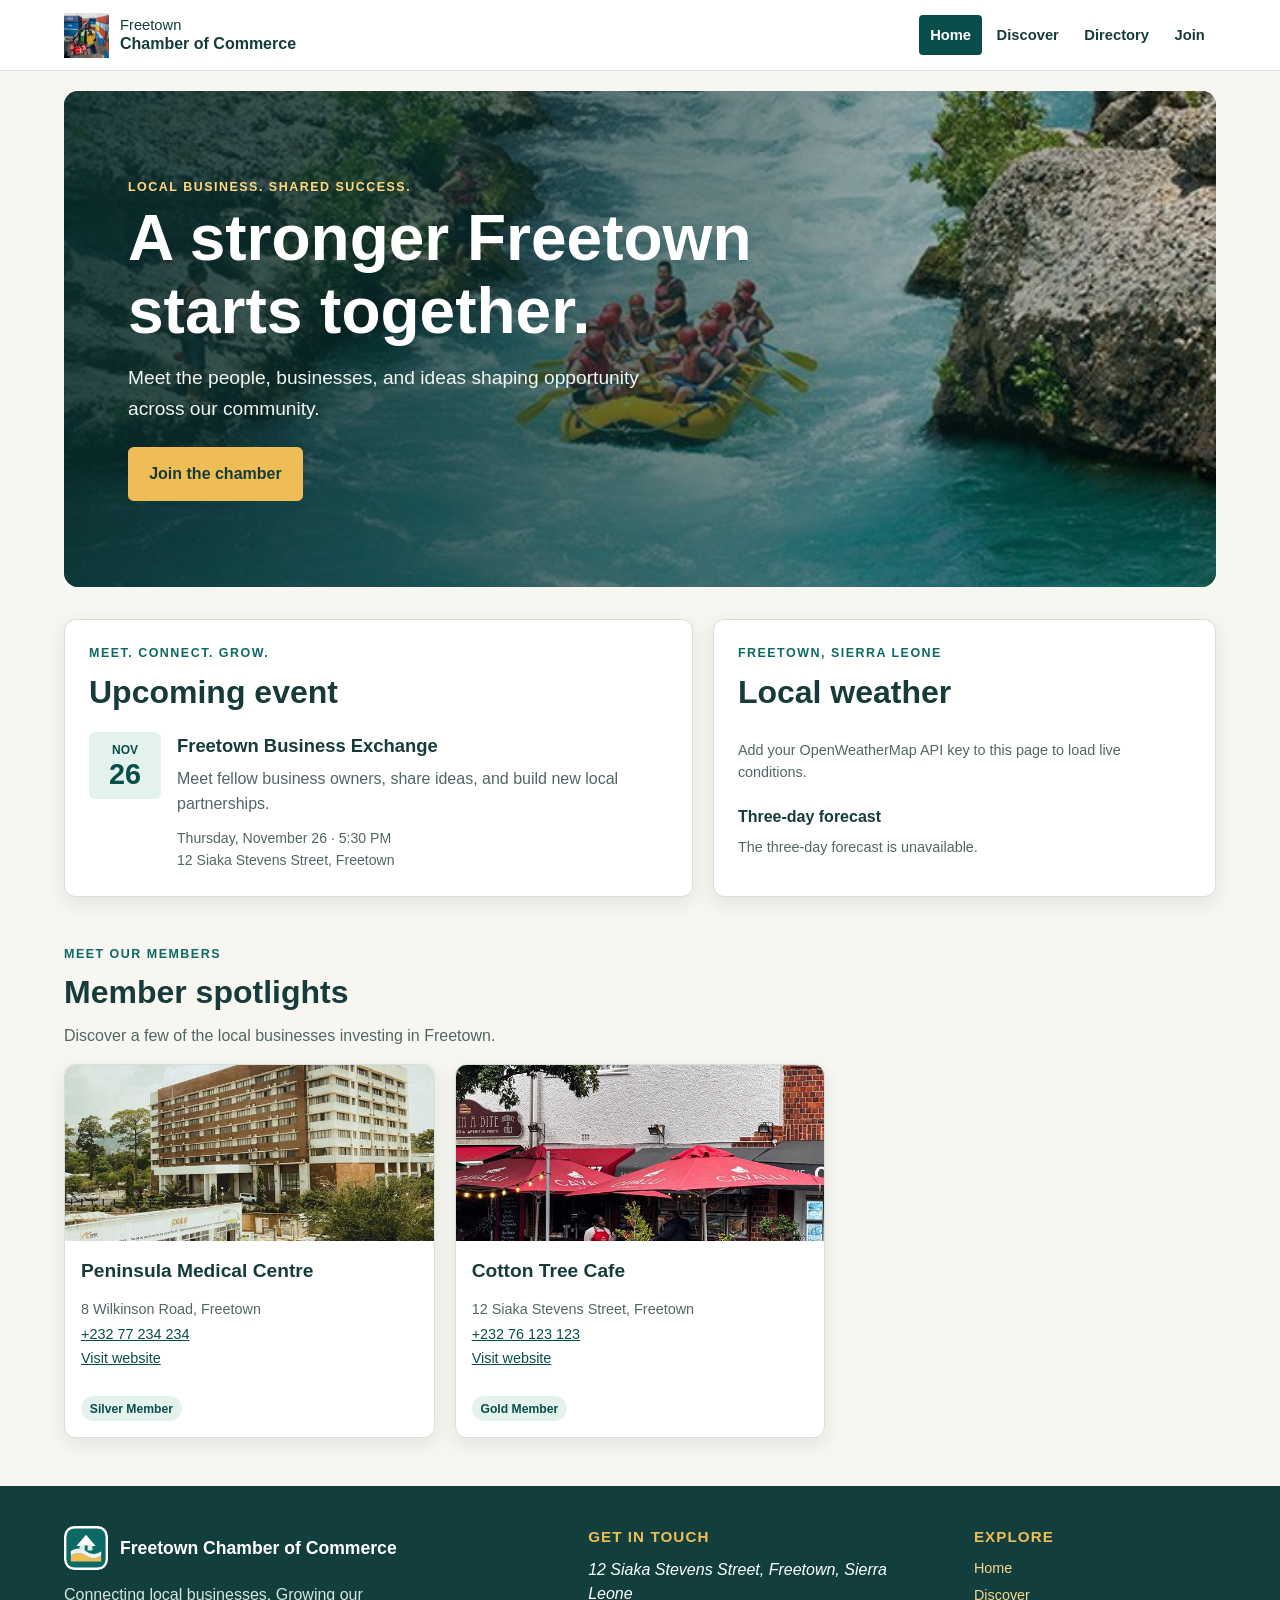
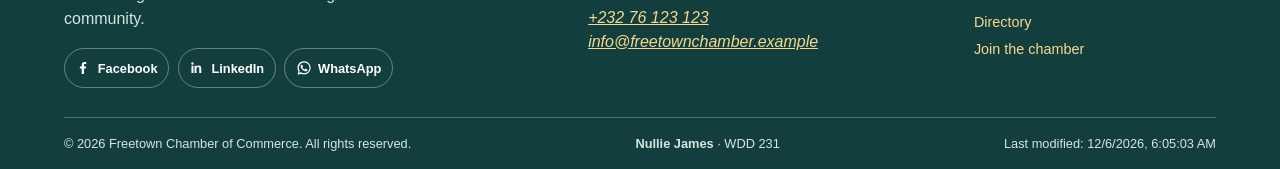
==== chamber/index.html @ 4d40248b "Publish chamber home page Co-authored-by: Copilot <223556219+Copilot@users.noreply.github.com>" ====
<!DOCTYPE html>
<html lang="en">
  <head>
    <meta charset="UTF-8">
    <meta name="viewport" content="width=device-width, initial-scale=1">
    <meta name="description" content="Discover Freetown Chamber of Commerce events, local business members, and current weather in Freetown, Sierra Leone.">
    <meta name="author" content="Nullie James">
    <meta name="openweathermap-api-key" content="YOUR_OPENWEATHERMAP_API_KEY">
    <meta property="og:title" content="Freetown Chamber of Commerce">
    <meta property="og:description" content="Connecting local businesses and growing the Freetown community.">
    <meta property="og:image" content="https://nulliejames.github.io/wdd231/chamber/images/chamber-social.svg">
    <meta property="og:url" content="https://nulliejames.github.io/wdd231/chamber/index.html">
    <meta property="og:type" content="website">
    <title>Freetown Chamber of Commerce | Home</title>
    <link rel="icon" href="images/favicon.svg" type="image/svg+xml">
    <link rel="stylesheet" href="styles/normalize.css">
    <link rel="stylesheet" href="styles/small.css">
    <link rel="stylesheet" href="styles/large.css">
    <script src="scripts/home.js" defer></script>
  </head>
  <body>
    <header class="site-header">
      <a class="brand" href="index.html" aria-label="Freetown Chamber of Commerce home">
        <img src="images/sierralogistics-card.jpg" alt="" width="52" height="52">
        <span>Freetown <strong>Chamber of Commerce</strong></span>
      </a>
      <nav class="main-nav" aria-label="Main navigation">
        <a href="index.html" aria-current="page">Home</a>
        <a href="discover.html">Discover</a>
        <a href="directory.html">Directory</a>
        <a href="join.html">Join</a>
      </nav>
    </header>

    <main>
      <section class="home-hero" aria-labelledby="hero-title">
        <img src="images/wera.jpg" alt="Visitors rafting through a stretch of whitewater" width="600" height="400" fetchpriority="high">
        <div class="hero-copy">
          <p class="eyebrow">Local business. Shared success.</p>
          <h1 id="hero-title">A stronger Freetown starts together.</h1>
          <p>Meet the people, businesses, and ideas shaping opportunity across our community.</p>
          <a class="join-button" href="join.html">Join the chamber</a>
        </div>
      </section>

      <div class="home-highlights">
        <section class="home-panel event-panel" aria-labelledby="events-title">
          <p class="eyebrow">Meet. Connect. Grow.</p>
          <h2 id="events-title">Upcoming event</h2>
          <article class="event-card">
            <div class="event-date" aria-label="Thursday, November 26, 2026">
              <span>Nov</span>
              <strong>26</strong>
            </div>
            <div>
              <h3>Freetown Business Exchange</h3>
              <p>Meet fellow business owners, share ideas, and build new local partnerships.</p>
              <p class="event-details"><time datetime="2026-11-26T17:30">Thursday, November 26 · 5:30 PM</time><br>12 Siaka Stevens Street, Freetown</p>
            </div>
          </article>
        </section>

        <section class="home-panel weather-panel" aria-labelledby="weather-title">
          <p class="eyebrow">Freetown, Sierra Leone</p>
          <h2 id="weather-title">Local weather</h2>
          <div class="weather-current" id="current-weather" aria-live="polite" aria-busy="true">
            <p class="weather-temperature">--<span>°C</span></p>
            <p class="weather-description">Loading current conditions…</p>
          </div>
          <h3 class="forecast-heading">Three-day forecast</h3>
          <div class="forecast-list" id="weather-forecast" aria-live="polite" aria-busy="true">
            <p class="weather-message">Forecast loading…</p>
          </div>
        </section>
      </div>

      <section class="spotlights-section" aria-labelledby="spotlights-title">
        <div class="section-heading">
          <p class="eyebrow">Meet our members</p>
          <h2 id="spotlights-title">Member spotlights</h2>
          <p>Discover a few of the local businesses investing in Freetown.</p>
        </div>
        <div class="spotlight-grid" id="spotlight-list" aria-live="polite" aria-busy="true">
          <p class="weather-message">Loading member spotlights…</p>
        </div>
      </section>
    </main>

    <footer class="site-footer">
      <div class="footer-main">
        <div class="footer-contact">
          <a class="footer-brand" href="index.html">
            <img src="images/chamber-mark.svg" alt="" width="44" height="44">
            <span>Freetown Chamber of Commerce</span>
          </a>
          <p class="footer-tagline">Connecting local businesses. Growing our community.</p>
          <div class="social-sharing" aria-label="Share the chamber home page">
            <a href="https://www.facebook.com/sharer/sharer.php?u=https%3A%2F%2Fnulliejames.github.io%2Fwdd231%2Fchamber%2Findex.html"
               target="_blank" rel="noopener noreferrer" aria-label="Share on Facebook">
              <svg viewBox="0 0 24 24" aria-hidden="true"><path d="M13.5 21v-8.2h2.8l.4-3.2h-3.2V7.5c0-.9.3-1.6 1.6-1.6h1.7V3.1c-.3 0-1.3-.1-2.5-.1-2.5 0-4.2 1.5-4.2 4.3v2.3H7.3v3.2h2.8V21h3.4z"/></svg>
              <span>Facebook</span>
            </a>
            <a href="https://www.linkedin.com/sharing/share-offsite/?url=https%3A%2F%2Fnulliejames.github.io%2Fwdd231%2Fchamber%2Findex.html"
               target="_blank" rel="noopener noreferrer" aria-label="Share on LinkedIn">
              <svg viewBox="0 0 24 24" aria-hidden="true"><path d="M5.2 3.5a1.8 1.8 0 1 0 0 3.6 1.8 1.8 0 0 0 0-3.6ZM3.7 8.5h3v11h-3v-11Zm4.9 0h2.9V10h.1c.4-.8 1.4-1.8 3-1.8 3.2 0 3.8 2.1 3.8 4.8v6.5h-3v-5.8c0-1.4 0-3.1-1.9-3.1s-2.2 1.5-2.2 3v5.9h-3v-11Z"/></svg>
              <span>LinkedIn</span>
            </a>
            <a href="https://wa.me/?text=Explore%20the%20Freetown%20Chamber%20of%20Commerce%3A%20https%3A%2F%2Fnulliejames.github.io%2Fwdd231%2Fchamber%2Findex.html"
               target="_blank" rel="noopener noreferrer" aria-label="Share on WhatsApp">
              <svg viewBox="0 0 24 24" aria-hidden="true"><path d="M12 2a9.7 9.7 0 0 0-8.3 14.7L2.4 22l5.5-1.4A9.8 9.8 0 1 0 12 2Zm0 17.8c-1.4 0-2.7-.4-3.8-1.1l-.3-.2-3.2.8.9-3.1-.2-.3A8 8 0 1 1 12 19.8Zm4.4-6c-.2-.1-1.4-.7-1.7-.8-.2-.1-.4-.1-.6.1-.2.2-.6.8-.8 1-.1.2-.3.2-.5.1-.2-.1-1-.4-1.9-1.2-.7-.6-1.2-1.4-1.3-1.6-.1-.2 0-.3.1-.5l.4-.4.3-.4c.1-.2 0-.3 0-.4s-.6-1.5-.8-2c-.2-.5-.4-.4-.6-.4h-.5c-.2 0-.4.1-.7.3-.2.2-.9.9-.9 2.1s.9 2.4 1 2.6c.1.2 1.8 2.8 4.4 3.9.6.3 1.1.4 1.4.5.6.2 1.2.2 1.6.1.5-.1 1.4-.6 1.6-1.1.2-.5.2-1 .1-1.1-.1-.2-.2-.2-.4-.3Z"/></svg>
              <span>WhatsApp</span>
            </a>
          </div>
        </div>
        <div class="footer-details">
          <h2>Get in touch</h2>
          <address>
            12 Siaka Stevens Street, Freetown, Sierra Leone<br>
            <a href="tel:+23276123123">+232 76 123 123</a>
            <a href="mailto:info@freetownchamber.example">info@freetownchamber.example</a>
          </address>
        </div>
        <div class="footer-details">
          <h2>Explore</h2>
          <nav class="footer-nav" aria-label="Footer navigation">
            <a href="index.html">Home</a>
            <a href="discover.html">Discover</a>
            <a href="directory.html">Directory</a>
            <a href="join.html">Join the chamber</a>
          </nav>
        </div>
      </div>
      <div class="footer-bottom">
        <p>&copy; <span id="current-year"></span> Freetown Chamber of Commerce. All rights reserved.</p>
        <p><strong>Nullie James</strong> <span aria-hidden="true">·</span> WDD 231</p>
        <p>Last modified: <time id="last-modified"></time></p>
      </div>
    </footer>
  </body>
</html>
---- chamber/styles/small.css ----
:root {
  color-scheme: light;
  --ink: #173b3b;
  --muted: #506765;
  --teal: #0c6965;
  --teal-dark: #084d4a;
  --gold: #efbd55;
  --paper: #f7f6f0;
  --white: #fff;
  --line: #d6dfd9;
  --shadow: 0 0.4rem 1.25rem rgb(23 59 59 / 9%);
}

body {
  min-width: 320px;
  background: var(--paper);
  color: var(--ink);
  font-family: Arial, Helvetica, sans-serif;
}

a {
  color: var(--teal-dark);
}

a:focus-visible,
button:focus-visible {
  outline: 3px solid #bd7410;
  outline-offset: 3px;
}

.site-header {
  display: flex;
  flex-wrap: wrap;
  align-items: center;
  justify-content: space-between;
  gap: 0.75rem 1rem;
  padding: 0.8rem clamp(1rem, 5vw, 4rem);
  background: var(--white);
  border-bottom: 1px solid var(--line);
}

.brand {
  display: flex;
  align-items: center;
  gap: 0.7rem;
  color: var(--ink);
  font-size: 0.92rem;
  line-height: 1.25;
  text-decoration: none;
}

.brand img {
  flex: 0 0 auto;
  width: 2.8rem;
  height: 2.8rem;
}

.brand strong {
  display: block;
  font-size: 1rem;
}

.main-nav {
  display: flex;
  flex-wrap: wrap;
  gap: 0.2rem;
}

.main-nav a {
  padding: 0.55rem 0.7rem;
  border-radius: 0.25rem;
  color: var(--ink);
  font-size: 0.92rem;
  font-weight: 700;
  text-decoration: none;
}

.main-nav a:hover,
.main-nav a[aria-current="page"] {
  background: var(--teal-dark);
  color: var(--white);
}

main {
  width: min(100% - 2rem, 72rem);
  min-height: 60vh;
  margin-inline: auto;
}

.page-intro {
  padding: 2.4rem 0 1.5rem;
  text-align: center;
}

.eyebrow {
  margin: 0 0 0.3rem;
  color: var(--teal);
  font-size: 0.78rem;
  font-weight: 700;
  letter-spacing: 0.12em;
  text-transform: uppercase;
}

h1 {
  margin: 0;
  font-size: clamp(2rem, 8vw, 3.2rem);
  line-height: 1.15;
}

.page-intro > p:last-child {
  max-width: 38rem;
  margin: 0.8rem auto 0;
  color: var(--muted);
}

.home-hero {
  position: relative;
  min-height: 25rem;
  margin: 1.25rem 0 2rem;
  overflow: hidden;
  border-radius: 0.9rem;
  background: var(--teal-dark);
  color: var(--white);
}

.home-hero > img {
  position: absolute;
  inset: 0;
  width: 100%;
  height: 100%;
  object-fit: cover;
  object-position: center 56%;
}

.hero-copy {
  position: relative;
  display: flex;
  min-height: 25rem;
  flex-direction: column;
  align-items: flex-start;
  justify-content: center;
  padding: clamp(1.5rem, 6vw, 4rem);
  background: linear-gradient(90deg, rgb(8 45 45 / 88%), rgb(8 45 45 / 55%) 60%, rgb(8 45 45 / 12%));
}

.hero-copy .eyebrow {
  color: #ffda82;
}

.hero-copy h1 {
  max-width: 40rem;
  font-size: clamp(2.15rem, 9vw, 4rem);
}

.hero-copy > p:not(.eyebrow) {
  max-width: 35rem;
  margin: 0.9rem 0 1.4rem;
  color: #f0f7f3;
  font-size: clamp(1rem, 2.5vw, 1.2rem);
  line-height: 1.6;
}

.join-button {
  display: inline-block;
  padding: 0.8rem 1.2rem;
  border: 2px solid var(--gold);
  border-radius: 0.35rem;
  background: var(--gold);
  color: #173b3b;
  font-weight: 700;
  text-decoration: none;
}

.join-button:hover {
  background: #ffda82;
}

.home-highlights {
  display: grid;
  gap: 1rem;
  margin-bottom: 3rem;
}

.home-panel {
  min-width: 0;
  padding: 1.25rem;
  border: 1px solid var(--line);
  border-radius: 0.7rem;
  background: var(--white);
  box-shadow: var(--shadow);
}

.home-panel h2,
.section-heading h2 {
  margin: 0;
  font-size: clamp(1.5rem, 5vw, 2rem);
}

.event-card {
  display: grid;
  grid-template-columns: 4.5rem minmax(0, 1fr);
  gap: 1rem;
  align-items: start;
  margin-top: 1rem;
}

.event-date {
  display: grid;
  justify-items: center;
  padding: 0.55rem 0.3rem;
  border-radius: 0.4rem;
  background: #e4f2ee;
  color: var(--teal-dark);
  text-transform: uppercase;
}

.event-date span {
  font-size: 0.75rem;
  font-weight: 700;
}

.event-date strong {
  font-size: 1.8rem;
  line-height: 1.1;
}

.event-card h3 {
  margin: 0 0 0.45rem;
  font-size: 1.15rem;
}

.event-card p {
  margin: 0;
  color: var(--muted);
  line-height: 1.55;
}

.event-card .event-details {
  margin-top: 0.75rem;
  font-size: 0.88rem;
}

.weather-current {
  display: flex;
  align-items: center;
  gap: 1rem;
  min-height: 4.2rem;
  margin-top: 0.75rem;
}

.weather-temperature {
  margin: 0;
  color: var(--teal-dark);
  font-size: 2.5rem;
  font-weight: 700;
}

.weather-temperature span {
  margin-left: 0.15rem;
  font-size: 1.2rem;
}

.weather-description {
  margin: 0;
  color: var(--muted);
  text-transform: capitalize;
}

.forecast-heading {
  margin: 0.6rem 0 0.55rem;
  font-size: 1rem;
}

.forecast-list {
  display: grid;
  gap: 0.45rem;
}

.forecast-day {
  display: flex;
  align-items: center;
  justify-content: space-between;
  gap: 0.5rem;
  padding-top: 0.45rem;
  border-top: 1px solid var(--line);
  font-size: 0.88rem;
}

.forecast-day strong {
  color: var(--teal-dark);
  white-space: nowrap;
}

.weather-message {
  margin: 0;
  color: var(--muted);
  font-size: 0.9rem;
}

.spotlights-section {
  padding-bottom: 3rem;
}

.section-heading {
  margin-bottom: 1rem;
}

.section-heading > p:last-child {
  margin: 0.5rem 0 0;
  color: var(--muted);
}

.spotlight-grid {
  display: grid;
  grid-template-columns: minmax(0, 1fr);
  gap: 1rem;
}

.spotlight-card {
  min-width: 0;
  overflow: hidden;
  border: 1px solid var(--line);
  border-radius: 0.7rem;
  background: var(--white);
  box-shadow: var(--shadow);
}

.spotlight-card > img {
  width: 100%;
  height: 11rem;
  object-fit: cover;
  background: #d9e8df;
}

.spotlight-details {
  padding: 1rem;
}

.spotlight-details h3 {
  margin: 0 0 0.7rem;
  font-size: 1.2rem;
}

.spotlight-details address {
  margin-bottom: 0.8rem;
  color: var(--muted);
  font-size: 0.9rem;
  font-style: normal;
  line-height: 1.7;
}

.spotlight-details a {
  overflow-wrap: anywhere;
}

.spotlight-details .membership {
  margin-top: 0.8rem;
}

.directory {
  padding-bottom: 3rem;
}

.directory-toolbar {
  display: flex;
  flex-wrap: wrap;
  align-items: center;
  justify-content: space-between;
  gap: 0.7rem;
  margin-bottom: 1rem;
  padding: 0.85rem 0;
  border-bottom: 1px solid var(--line);
}

.directory-count {
  margin: 0;
  color: var(--muted);
  font-size: 0.92rem;
  font-weight: 700;
}

.view-controls {
  display: flex;
  gap: 0.4rem;
}

.view-button {
  min-width: 5.4rem;
  padding: 0.45rem 0.7rem;
  border: 1px solid var(--teal);
  border-radius: 0.3rem;
  background: var(--white);
  color: var(--teal-dark);
  font-weight: 700;
}

.view-button:hover,
.view-button.is-active {
  background: var(--teal-dark);
  color: var(--white);
}

.member-grid {
  display: grid;
  grid-template-columns: minmax(0, 1fr);
  gap: 1rem;
}

.member-card {
  min-width: 0;
  overflow: hidden;
  border: 1px solid var(--line);
  border-radius: 0.8rem;
  background: var(--white);
  box-shadow: var(--shadow);
  transition: box-shadow 180ms ease, transform 180ms ease;
}

.member-card:hover {
  box-shadow: 0 0.8rem 1.8rem rgb(23 59 59 / 16%);
  transform: translateY(-3px);
}

.member-card img {
  width: 100%;
  aspect-ratio: 16 / 10;
  object-fit: cover;
  object-position: center;
  background: #d9e8df;
}

.member-details {
  padding: 1.1rem;
}

.member-details h2 {
  margin: 0;
  font-size: 1.25rem;
}

.member-tagline {
  min-height: 2.8em;
  margin: 0.25rem 0 0.8rem;
  color: var(--muted);
  font-size: 0.92rem;
}

.member-details address {
  margin-bottom: 0.8rem;
  font-size: 0.9rem;
  font-style: normal;
  line-height: 1.7;
}

.member-details address a {
  overflow-wrap: anywhere;
}

.membership {
  display: inline-block;
  padding: 0.2rem 0.55rem;
  border-radius: 2rem;
  background: #e4f2ee;
  color: var(--teal-dark);
  font-size: 0.76rem;
  font-weight: 700;
}

.member-card[hidden] {
  display: none;
}

.member-grid.list-view {
  grid-template-columns: minmax(0, 1fr);
  gap: 0;
}

.list-view .member-card {
  display: grid;
  grid-template-columns: minmax(0, 1fr);
  align-items: center;
  border-radius: 0;
  box-shadow: none;
}

.list-view .member-card:first-child {
  border-radius: 0.45rem 0.45rem 0 0;
}

.list-view .member-card:last-child {
  border-radius: 0 0 0.45rem 0.45rem;
}

.list-view .member-card img {
  display: none;
}

.list-view .member-details {
  display: grid;
  grid-template-columns: minmax(0, 1fr);
  gap: 0.2rem;
  padding: 0.7rem;
}

.list-view .member-tagline {
  min-height: 0;
  margin: 0;
}

.list-view .member-details address {
  margin: 0.3rem 0;
}

.load-error {
  padding: 1rem;
  border-left: 0.3rem solid #a13224;
  background: #fff1ed;
  color: #702216;
}

.site-footer {
  padding: 2.5rem max(1rem, calc((100% - 72rem) / 2)) 1rem;
  background: #123f3e;
  color: var(--white);
}

.footer-main {
  display: grid;
  gap: 1.8rem;
  padding-bottom: 1.8rem;
}

.footer-brand {
  display: flex;
  align-items: center;
  gap: 0.75rem;
  color: var(--white);
  font-size: 1.1rem;
  font-weight: 700;
  text-decoration: none;
}

.footer-brand img {
  width: 2.75rem;
  height: 2.75rem;
  padding: 0.15rem;
  border-radius: 0.65rem;
  background: var(--white);
}

.footer-tagline {
  max-width: 22rem;
  margin: 0.8rem 0 0;
  color: #d5e6df;
}

.social-sharing {
  display: flex;
  flex-wrap: wrap;
  gap: 0.55rem;
  margin-top: 1.1rem;
}

.social-sharing a {
  display: inline-flex;
  align-items: center;
  gap: 0.4rem;
  min-height: 2.5rem;
  padding: 0.4rem 0.65rem;
  border: 1px solid rgb(255 255 255 / 35%);
  border-radius: 999px;
  color: var(--white);
  font-size: 0.8rem;
  font-weight: 700;
  text-decoration: none;
  transition: background-color 160ms ease, border-color 160ms ease;
}

.social-sharing a:hover {
  border-color: var(--gold);
  background: rgb(255 255 255 / 12%);
}

.social-sharing svg {
  width: 1rem;
  height: 1rem;
  fill: currentColor;
}

.footer-details h2 {
  margin: 0 0 0.55rem;
  color: var(--gold);
  font-size: 0.95rem;
  letter-spacing: 0.07em;
  text-transform: uppercase;
}

.footer-contact address {
  font-size: 0.9rem;
  font-style: normal;
  line-height: 1.7;
}

.footer-details address a {
  display: block;
  color: #f7d78d;
}

.footer-nav {
  display: grid;
  justify-items: start;
  gap: 0.35rem;
  font-size: 0.9rem;
}

.footer-nav a {
  color: #f7d78d;
  text-decoration: none;
}

.footer-nav a:hover,
.footer-details address a:hover {
  text-decoration: underline;
  text-underline-offset: 0.2em;
}

.footer-bottom {
  display: flex;
  flex-wrap: wrap;
  justify-content: space-between;
  gap: 0.35rem 1rem;
  padding-top: 1rem;
  border-top: 1px solid rgb(255 255 255 / 25%);
  color: #d5e6df;
  font-size: 0.8rem;
}

.footer-bottom p {
  margin: 0;
}

@media (max-width: 420px) {
  .site-header {
    justify-content: center;
  }

  .main-nav {
    justify-content: center;
    width: 100%;
  }

  .main-nav a {
    padding-inline: 0.55rem;
    font-size: 0.86rem;
  }
}
---- chamber/styles/large.css ----
@media (min-width: 40rem) {
  .page-intro {
    padding-top: 3.5rem;
    padding-bottom: 2rem;
  }

  .home-hero,
  .hero-copy {
    min-height: 31rem;
  }

  .home-highlights {
    grid-template-columns: minmax(0, 1fr) minmax(18rem, 0.8fr);
    gap: 1.25rem;
  }

  .home-panel {
    padding: 1.5rem;
  }

  .spotlight-grid {
    grid-template-columns: repeat(2, minmax(0, 1fr));
    gap: 1.25rem;
  }

  .member-grid {
    grid-template-columns: repeat(2, minmax(0, 1fr));
    gap: 1.25rem;
  }

  .member-card img {
    aspect-ratio: 16 / 9;
  }

  .member-grid.list-view {
    gap: 0;
  }

  .list-view .member-card {
    grid-template-columns: minmax(0, 1fr);
  }

  .list-view .member-details {
    grid-template-columns: minmax(0, 1fr) minmax(10rem, 1fr) auto;
    align-items: center;
    gap: 0.5rem 1rem;
    padding-inline: 1rem;
  }

  .list-view .member-details h2 {
    grid-column: 1;
    grid-row: 1;
  }

  .list-view .member-tagline {
    grid-column: 1;
    grid-row: 2;
  }

  .list-view .member-details address {
    grid-column: 2;
    grid-row: 1 / span 2;
  }

  .list-view .membership {
    grid-column: 3;
    grid-row: 1 / span 2;
  }

  .footer-main {
    grid-template-columns: minmax(15rem, 1.4fr) minmax(13rem, 1fr) minmax(8rem, 0.7fr);
    gap: 2.5rem;
  }
}

@media (min-width: 64rem) {
  .spotlight-grid {
    grid-template-columns: repeat(3, minmax(0, 1fr));
  }

  .member-grid {
    grid-template-columns: repeat(3, minmax(0, 1fr));
  }
}
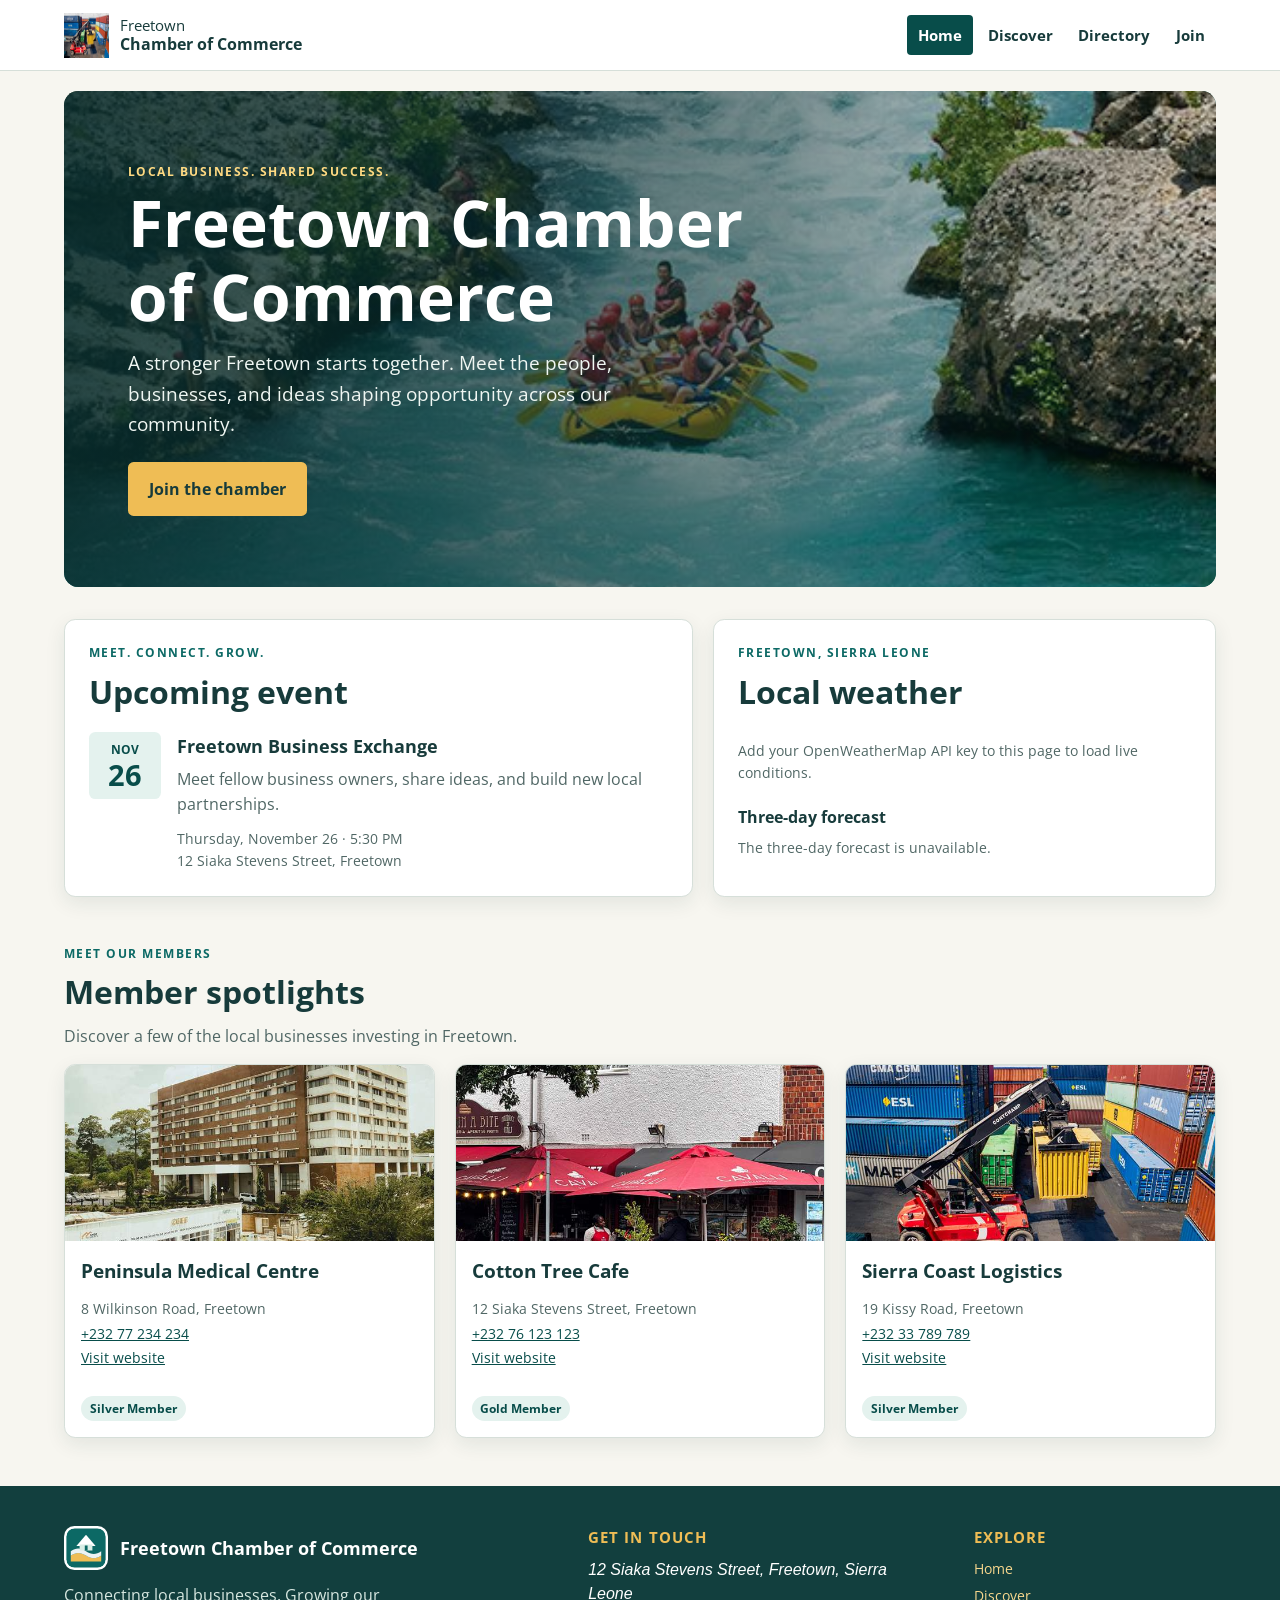
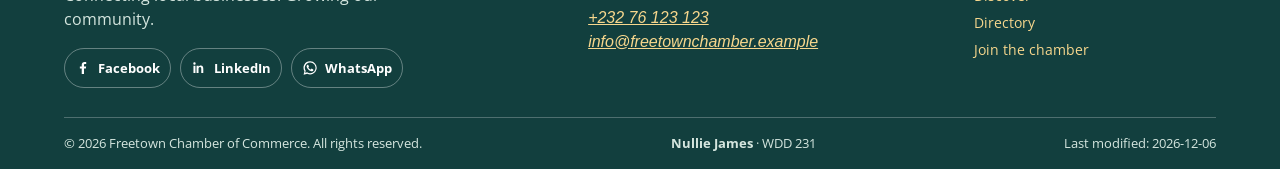
==== commit 14c26dee: "Fix chamber audit validation issues Co-authored-by: Copilot <223556219+Copilot@users.noreply.github." ====
--- a/chamber/index.html
+++ b/chamber/index.html
@@ -13,6 +13,9 @@
     <meta property="og:type" content="website">
     <title>Freetown Chamber of Commerce | Home</title>
     <link rel="icon" href="images/favicon.svg" type="image/svg+xml">
+    <link rel="preconnect" href="https://fonts.googleapis.com">
+    <link rel="preconnect" href="https://fonts.gstatic.com" crossorigin>
+    <link href="https://fonts.googleapis.com/css2?family=Open+Sans:wght@400;600;700&display=swap" rel="stylesheet">
     <link rel="stylesheet" href="styles/normalize.css">
     <link rel="stylesheet" href="styles/small.css">
     <link rel="stylesheet" href="styles/large.css">
@@ -34,11 +37,11 @@
 
     <main>
       <section class="home-hero" aria-labelledby="hero-title">
-        <img src="images/wera.jpg" alt="Visitors rafting through a stretch of whitewater" width="600" height="400" fetchpriority="high">
+        <img src="images/wera.jpg" alt="Visitors rafting through a stretch of whitewater" width="600" height="400">
         <div class="hero-copy">
           <p class="eyebrow">Local business. Shared success.</p>
-          <h1 id="hero-title">A stronger Freetown starts together.</h1>
-          <p>Meet the people, businesses, and ideas shaping opportunity across our community.</p>
+          <h1 id="hero-title">Freetown Chamber of Commerce</h1>
+          <p>A stronger Freetown starts together. Meet the people, businesses, and ideas shaping opportunity across our community.</p>
           <a class="join-button" href="join.html">Join the chamber</a>
         </div>
       </section>
@@ -48,10 +51,11 @@
           <p class="eyebrow">Meet. Connect. Grow.</p>
           <h2 id="events-title">Upcoming event</h2>
           <article class="event-card">
-            <div class="event-date" aria-label="Thursday, November 26, 2026">
-              <span>Nov</span>
-              <strong>26</strong>
-            </div>
+            <time class="event-date" datetime="2026-11-26">
+              <span aria-hidden="true">Nov</span>
+              <strong aria-hidden="true">26</strong>
+              <span class="visually-hidden">Thursday, November 26, 2026</span>
+            </time>
             <div>
               <h3>Freetown Business Exchange</h3>
               <p>Meet fellow business owners, share ideas, and build new local partnerships.</p>
@@ -94,7 +98,7 @@
             <span>Freetown Chamber of Commerce</span>
           </a>
           <p class="footer-tagline">Connecting local businesses. Growing our community.</p>
-          <div class="social-sharing" aria-label="Share the chamber home page">
+          <nav class="social-sharing" aria-label="Share the chamber home page">
             <a href="https://www.facebook.com/sharer/sharer.php?u=https%3A%2F%2Fnulliejames.github.io%2Fwdd231%2Fchamber%2Findex.html"
                target="_blank" rel="noopener noreferrer" aria-label="Share on Facebook">
               <svg viewBox="0 0 24 24" aria-hidden="true"><path d="M13.5 21v-8.2h2.8l.4-3.2h-3.2V7.5c0-.9.3-1.6 1.6-1.6h1.7V3.1c-.3 0-1.3-.1-2.5-.1-2.5 0-4.2 1.5-4.2 4.3v2.3H7.3v3.2h2.8V21h3.4z"/></svg>
@@ -110,7 +114,7 @@
               <svg viewBox="0 0 24 24" aria-hidden="true"><path d="M12 2a9.7 9.7 0 0 0-8.3 14.7L2.4 22l5.5-1.4A9.8 9.8 0 1 0 12 2Zm0 17.8c-1.4 0-2.7-.4-3.8-1.1l-.3-.2-3.2.8.9-3.1-.2-.3A8 8 0 1 1 12 19.8Zm4.4-6c-.2-.1-1.4-.7-1.7-.8-.2-.1-.4-.1-.6.1-.2.2-.6.8-.8 1-.1.2-.3.2-.5.1-.2-.1-1-.4-1.9-1.2-.7-.6-1.2-1.4-1.3-1.6-.1-.2 0-.3.1-.5l.4-.4.3-.4c.1-.2 0-.3 0-.4s-.6-1.5-.8-2c-.2-.5-.4-.4-.6-.4h-.5c-.2 0-.4.1-.7.3-.2.2-.9.9-.9 2.1s.9 2.4 1 2.6c.1.2 1.8 2.8 4.4 3.9.6.3 1.1.4 1.4.5.6.2 1.2.2 1.6.1.5-.1 1.4-.6 1.6-1.1.2-.5.2-1 .1-1.1-.1-.2-.2-.2-.4-.3Z"/></svg>
               <span>WhatsApp</span>
             </a>
-          </div>
+          </nav>
         </div>
         <div class="footer-details">
           <h2>Get in touch</h2>
--- a/chamber/styles/small.css
+++ b/chamber/styles/small.css
@@ -15,7 +15,7 @@
   min-width: 320px;
   background: var(--paper);
   color: var(--ink);
-  font-family: Arial, Helvetica, sans-serif;
+  font-family: "Open Sans", Arial, Helvetica, sans-serif;
 }
 
 a {
@@ -224,6 +224,16 @@
   line-height: 1.1;
 }
 
+.visually-hidden {
+  position: absolute;
+  width: 1px;
+  height: 1px;
+  overflow: hidden;
+  clip: rect(0, 0, 0, 0);
+  white-space: nowrap;
+  clip-path: inset(50%);
+}
+
 .event-card h3 {
   margin: 0 0 0.45rem;
   font-size: 1.15rem;
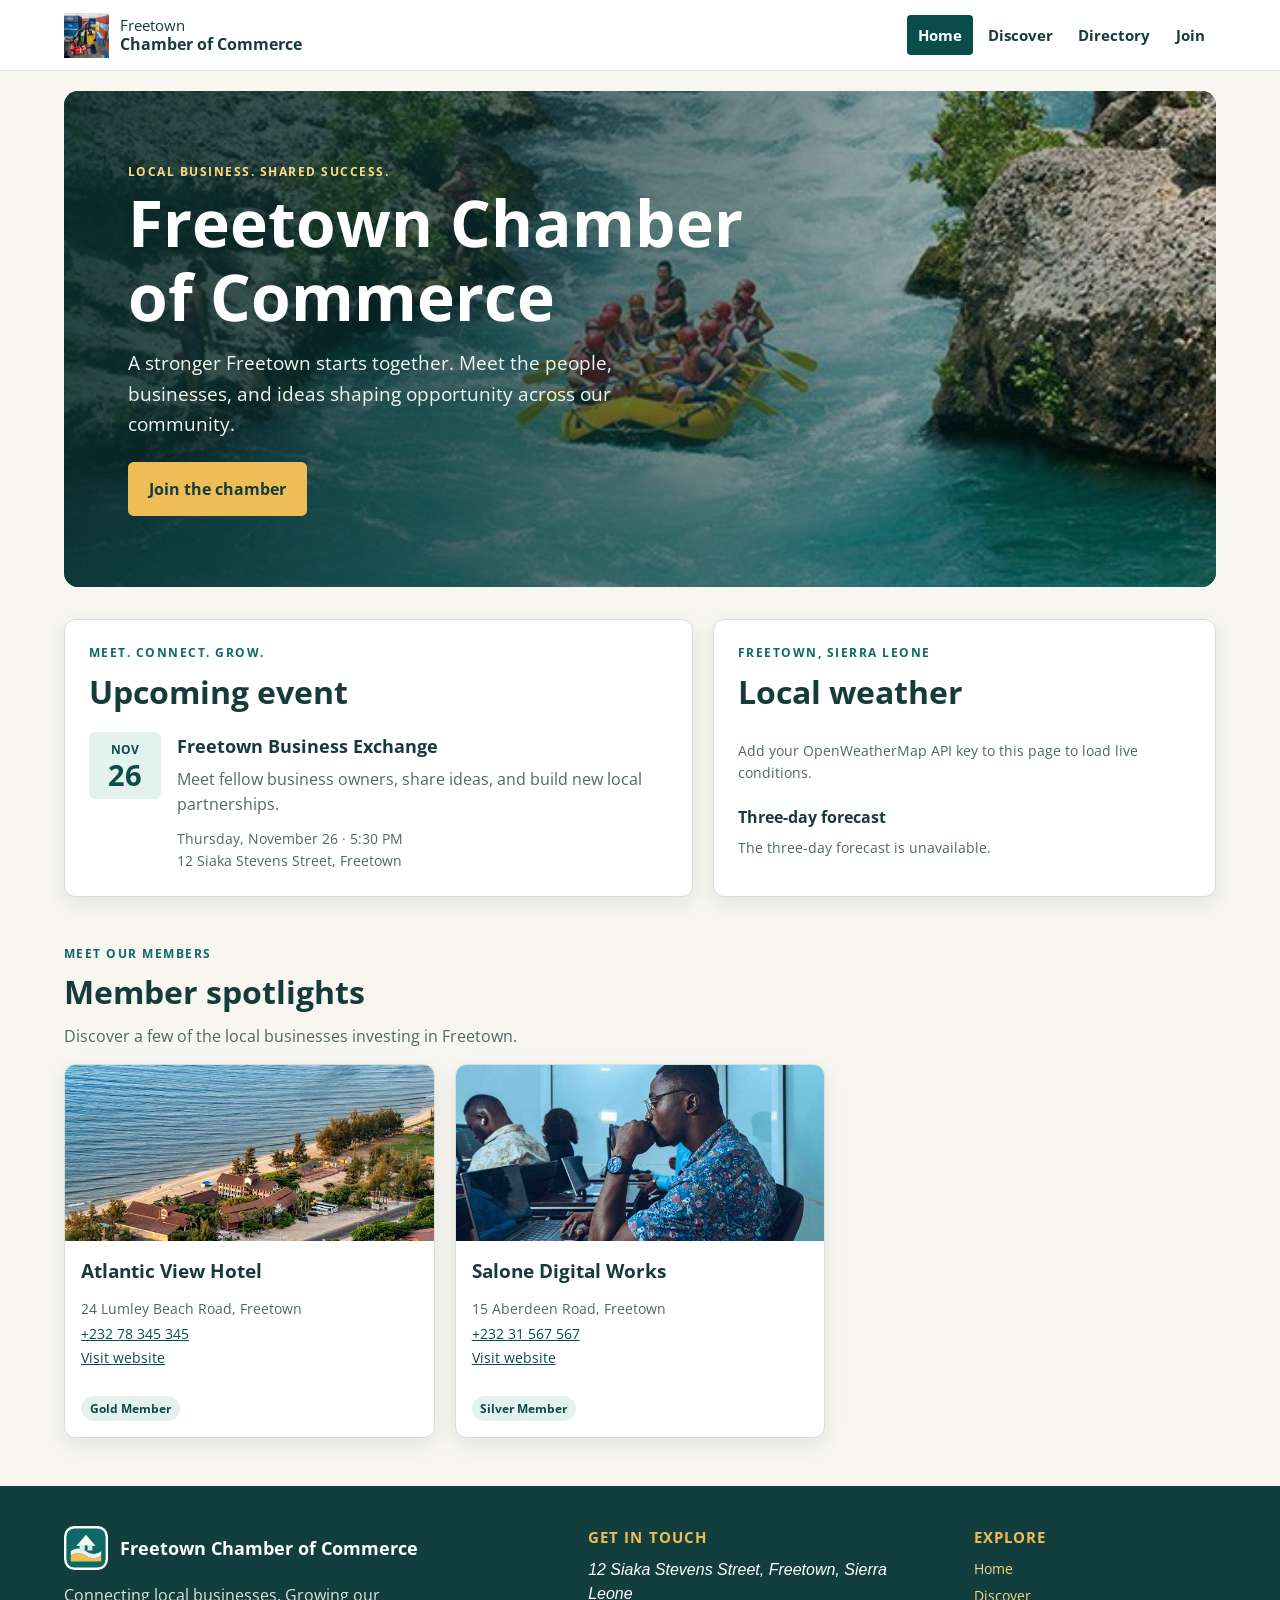
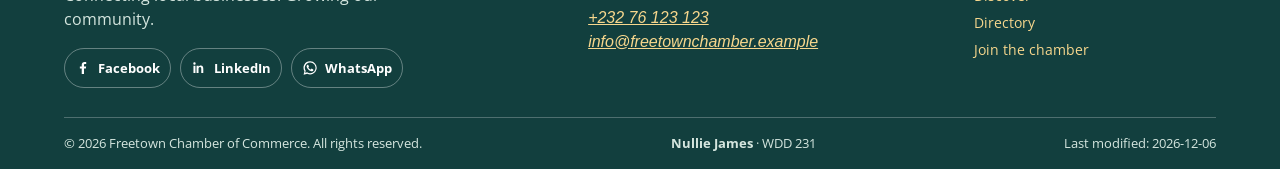
==== commit ea20b53c: "Add valid last-modified fallback dates Co-authored-by: Copilot <223556219+Copilot@users.noreply.gith" ====
--- a/chamber/index.html
+++ b/chamber/index.html
@@ -137,7 +137,7 @@
       <div class="footer-bottom">
         <p>&copy; <span id="current-year"></span> Freetown Chamber of Commerce. All rights reserved.</p>
         <p><strong>Nullie James</strong> <span aria-hidden="true">·</span> WDD 231</p>
-        <p>Last modified: <time id="last-modified"></time></p>
+        <p>Last modified: <time id="last-modified" datetime="2026-11-19">2026-11-19</time></p>
       </div>
     </footer>
   </body>
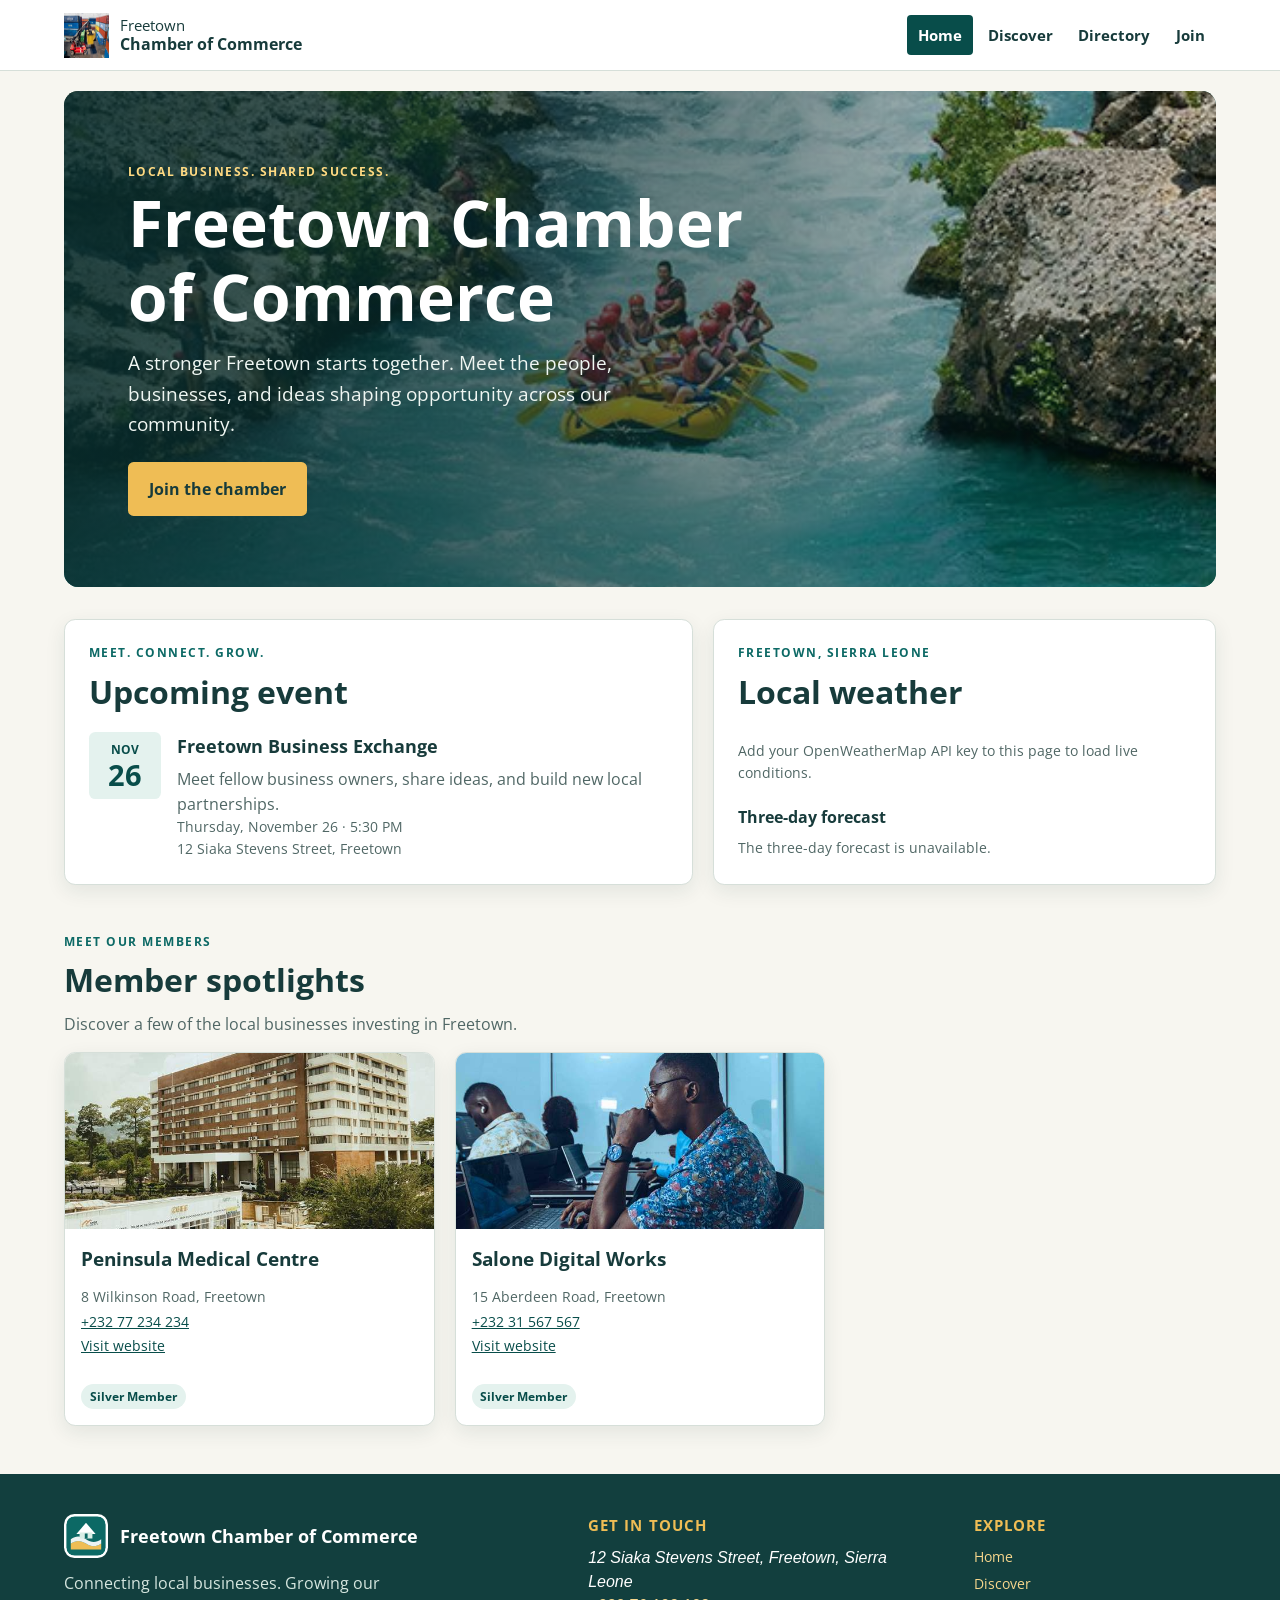
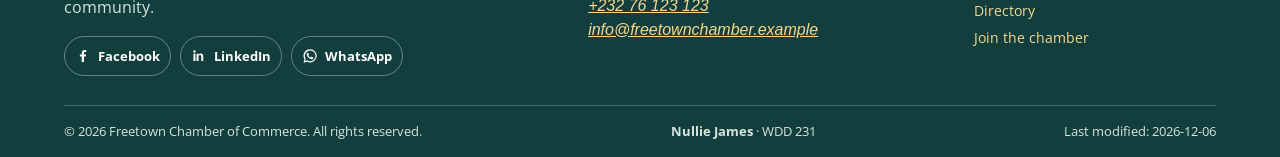
==== commit 8ed3d459: "Simplify Chamber stylesheets Co-authored-by: Copilot <223556219+Copilot@users.noreply.github.com>" ====
--- a/chamber/index.html
+++ b/chamber/index.html
@@ -18,6 +18,7 @@
     <link href="https://fonts.googleapis.com/css2?family=Open+Sans:wght@400;600;700&display=swap" rel="stylesheet">
     <link rel="stylesheet" href="styles/normalize.css">
     <link rel="stylesheet" href="styles/small.css">
+    <link rel="stylesheet" href="styles/home.css">
     <link rel="stylesheet" href="styles/large.css">
     <script src="scripts/home.js" defer></script>
   </head>
--- a/chamber/styles/small.css
+++ b/chamber/styles/small.css
@@ -6,9 +6,9 @@
   --teal-dark: #084d4a;
   --gold: #efbd55;
   --paper: #f7f6f0;
-  --white: #fff;
+  --white: #ffffff;
   --line: #d6dfd9;
-  --shadow: 0 0.4rem 1.25rem rgb(23 59 59 / 9%);
+  --shadow: 0 0.4rem 1.25rem #173b3b17;
 }
 
 body {
@@ -28,25 +28,105 @@
   outline-offset: 3px;
 }
 
+.brand,
+.main-nav a,
+.footer-brand,
+.social-sharing a,
+.footer-nav a {
+  text-decoration: none;
+}
+
+.brand,
+.main-nav a {
+  color: var(--ink);
+}
+
+.main-nav a,
+.footer-brand,
+.social-sharing a,
+.eyebrow {
+  font-weight: 700;
+}
+
+.site-header,
+.footer-brand img {
+  background: var(--white);
+}
+
+.site-header,
+.main-nav,
+.social-sharing,
+.footer-bottom {
+  flex-wrap: wrap;
+}
+
+.site-header,
+.footer-bottom {
+  justify-content: space-between;
+}
+
+.brand strong,
+.footer-details address a {
+  display: block;
+}
+
+.eyebrow,
+.footer-details h2 {
+  text-transform: uppercase;
+}
+
+.social-sharing a,
+.footer-bottom {
+  font-size: 0.8rem;
+}
+
+.main-nav a:hover,
+.main-nav a[aria-current="page"],
+.footer-brand,
+.social-sharing a {
+  color: var(--white);
+}
+
+.footer-tagline,
+.footer-bottom {
+  color: #d5e6df;
+}
+
+.footer-details address a,
+.footer-nav a {
+  color: #f7d78d;
+}
+
+.footer-contact address,
+.footer-nav {
+  font-size: 0.9rem;
+}
+
+.site-header,
+.brand,
+.main-nav,
+.footer-brand,
+.social-sharing,
+.footer-bottom {
+  display: flex;
+}
+
+.site-header,
+.brand,
+.footer-brand {
+  align-items: center;
+}
+
 .site-header {
-  display: flex;
-  flex-wrap: wrap;
-  align-items: center;
-  justify-content: space-between;
   gap: 0.75rem 1rem;
   padding: 0.8rem clamp(1rem, 5vw, 4rem);
-  background: var(--white);
   border-bottom: 1px solid var(--line);
 }
 
 .brand {
-  display: flex;
-  align-items: center;
   gap: 0.7rem;
-  color: var(--ink);
   font-size: 0.92rem;
   line-height: 1.25;
-  text-decoration: none;
 }
 
 .brand img {
@@ -56,29 +136,22 @@
 }
 
 .brand strong {
-  display: block;
   font-size: 1rem;
 }
 
 .main-nav {
-  display: flex;
-  flex-wrap: wrap;
   gap: 0.2rem;
 }
 
 .main-nav a {
   padding: 0.55rem 0.7rem;
   border-radius: 0.25rem;
-  color: var(--ink);
   font-size: 0.92rem;
-  font-weight: 700;
-  text-decoration: none;
 }
 
 .main-nav a:hover,
 .main-nav a[aria-current="page"] {
   background: var(--teal-dark);
-  color: var(--white);
 }
 
 main {
@@ -87,383 +160,21 @@
   margin-inline: auto;
 }
 
-.page-intro {
-  padding: 2.4rem 0 1.5rem;
-  text-align: center;
-}
-
 .eyebrow {
   margin: 0 0 0.3rem;
   color: var(--teal);
   font-size: 0.78rem;
-  font-weight: 700;
   letter-spacing: 0.12em;
-  text-transform: uppercase;
+}
+
+h1,
+.footer-bottom p {
+  margin: 0;
 }
 
 h1 {
-  margin: 0;
   font-size: clamp(2rem, 8vw, 3.2rem);
   line-height: 1.15;
-}
-
-.page-intro > p:last-child {
-  max-width: 38rem;
-  margin: 0.8rem auto 0;
-  color: var(--muted);
-}
-
-.home-hero {
-  position: relative;
-  min-height: 25rem;
-  margin: 1.25rem 0 2rem;
-  overflow: hidden;
-  border-radius: 0.9rem;
-  background: var(--teal-dark);
-  color: var(--white);
-}
-
-.home-hero > img {
-  position: absolute;
-  inset: 0;
-  width: 100%;
-  height: 100%;
-  object-fit: cover;
-  object-position: center 56%;
-}
-
-.hero-copy {
-  position: relative;
-  display: flex;
-  min-height: 25rem;
-  flex-direction: column;
-  align-items: flex-start;
-  justify-content: center;
-  padding: clamp(1.5rem, 6vw, 4rem);
-  background: linear-gradient(90deg, rgb(8 45 45 / 88%), rgb(8 45 45 / 55%) 60%, rgb(8 45 45 / 12%));
-}
-
-.hero-copy .eyebrow {
-  color: #ffda82;
-}
-
-.hero-copy h1 {
-  max-width: 40rem;
-  font-size: clamp(2.15rem, 9vw, 4rem);
-}
-
-.hero-copy > p:not(.eyebrow) {
-  max-width: 35rem;
-  margin: 0.9rem 0 1.4rem;
-  color: #f0f7f3;
-  font-size: clamp(1rem, 2.5vw, 1.2rem);
-  line-height: 1.6;
-}
-
-.join-button {
-  display: inline-block;
-  padding: 0.8rem 1.2rem;
-  border: 2px solid var(--gold);
-  border-radius: 0.35rem;
-  background: var(--gold);
-  color: #173b3b;
-  font-weight: 700;
-  text-decoration: none;
-}
-
-.join-button:hover {
-  background: #ffda82;
-}
-
-.home-highlights {
-  display: grid;
-  gap: 1rem;
-  margin-bottom: 3rem;
-}
-
-.home-panel {
-  min-width: 0;
-  padding: 1.25rem;
-  border: 1px solid var(--line);
-  border-radius: 0.7rem;
-  background: var(--white);
-  box-shadow: var(--shadow);
-}
-
-.home-panel h2,
-.section-heading h2 {
-  margin: 0;
-  font-size: clamp(1.5rem, 5vw, 2rem);
-}
-
-.event-card {
-  display: grid;
-  grid-template-columns: 4.5rem minmax(0, 1fr);
-  gap: 1rem;
-  align-items: start;
-  margin-top: 1rem;
-}
-
-.event-date {
-  display: grid;
-  justify-items: center;
-  padding: 0.55rem 0.3rem;
-  border-radius: 0.4rem;
-  background: #e4f2ee;
-  color: var(--teal-dark);
-  text-transform: uppercase;
-}
-
-.event-date span {
-  font-size: 0.75rem;
-  font-weight: 700;
-}
-
-.event-date strong {
-  font-size: 1.8rem;
-  line-height: 1.1;
-}
-
-.visually-hidden {
-  position: absolute;
-  width: 1px;
-  height: 1px;
-  overflow: hidden;
-  clip: rect(0, 0, 0, 0);
-  white-space: nowrap;
-  clip-path: inset(50%);
-}
-
-.event-card h3 {
-  margin: 0 0 0.45rem;
-  font-size: 1.15rem;
-}
-
-.event-card p {
-  margin: 0;
-  color: var(--muted);
-  line-height: 1.55;
-}
-
-.event-card .event-details {
-  margin-top: 0.75rem;
-  font-size: 0.88rem;
-}
-
-.weather-current {
-  display: flex;
-  align-items: center;
-  gap: 1rem;
-  min-height: 4.2rem;
-  margin-top: 0.75rem;
-}
-
-.weather-temperature {
-  margin: 0;
-  color: var(--teal-dark);
-  font-size: 2.5rem;
-  font-weight: 700;
-}
-
-.weather-temperature span {
-  margin-left: 0.15rem;
-  font-size: 1.2rem;
-}
-
-.weather-description {
-  margin: 0;
-  color: var(--muted);
-  text-transform: capitalize;
-}
-
-.forecast-heading {
-  margin: 0.6rem 0 0.55rem;
-  font-size: 1rem;
-}
-
-.forecast-list {
-  display: grid;
-  gap: 0.45rem;
-}
-
-.forecast-day {
-  display: flex;
-  align-items: center;
-  justify-content: space-between;
-  gap: 0.5rem;
-  padding-top: 0.45rem;
-  border-top: 1px solid var(--line);
-  font-size: 0.88rem;
-}
-
-.forecast-day strong {
-  color: var(--teal-dark);
-  white-space: nowrap;
-}
-
-.weather-message {
-  margin: 0;
-  color: var(--muted);
-  font-size: 0.9rem;
-}
-
-.spotlights-section {
-  padding-bottom: 3rem;
-}
-
-.section-heading {
-  margin-bottom: 1rem;
-}
-
-.section-heading > p:last-child {
-  margin: 0.5rem 0 0;
-  color: var(--muted);
-}
-
-.spotlight-grid {
-  display: grid;
-  grid-template-columns: minmax(0, 1fr);
-  gap: 1rem;
-}
-
-.spotlight-card {
-  min-width: 0;
-  overflow: hidden;
-  border: 1px solid var(--line);
-  border-radius: 0.7rem;
-  background: var(--white);
-  box-shadow: var(--shadow);
-}
-
-.spotlight-card > img {
-  width: 100%;
-  height: 11rem;
-  object-fit: cover;
-  background: #d9e8df;
-}
-
-.spotlight-details {
-  padding: 1rem;
-}
-
-.spotlight-details h3 {
-  margin: 0 0 0.7rem;
-  font-size: 1.2rem;
-}
-
-.spotlight-details address {
-  margin-bottom: 0.8rem;
-  color: var(--muted);
-  font-size: 0.9rem;
-  font-style: normal;
-  line-height: 1.7;
-}
-
-.spotlight-details a {
-  overflow-wrap: anywhere;
-}
-
-.spotlight-details .membership {
-  margin-top: 0.8rem;
-}
-
-.directory {
-  padding-bottom: 3rem;
-}
-
-.directory-toolbar {
-  display: flex;
-  flex-wrap: wrap;
-  align-items: center;
-  justify-content: space-between;
-  gap: 0.7rem;
-  margin-bottom: 1rem;
-  padding: 0.85rem 0;
-  border-bottom: 1px solid var(--line);
-}
-
-.directory-count {
-  margin: 0;
-  color: var(--muted);
-  font-size: 0.92rem;
-  font-weight: 700;
-}
-
-.view-controls {
-  display: flex;
-  gap: 0.4rem;
-}
-
-.view-button {
-  min-width: 5.4rem;
-  padding: 0.45rem 0.7rem;
-  border: 1px solid var(--teal);
-  border-radius: 0.3rem;
-  background: var(--white);
-  color: var(--teal-dark);
-  font-weight: 700;
-}
-
-.view-button:hover,
-.view-button.is-active {
-  background: var(--teal-dark);
-  color: var(--white);
-}
-
-.member-grid {
-  display: grid;
-  grid-template-columns: minmax(0, 1fr);
-  gap: 1rem;
-}
-
-.member-card {
-  min-width: 0;
-  overflow: hidden;
-  border: 1px solid var(--line);
-  border-radius: 0.8rem;
-  background: var(--white);
-  box-shadow: var(--shadow);
-  transition: box-shadow 180ms ease, transform 180ms ease;
-}
-
-.member-card:hover {
-  box-shadow: 0 0.8rem 1.8rem rgb(23 59 59 / 16%);
-  transform: translateY(-3px);
-}
-
-.member-card img {
-  width: 100%;
-  aspect-ratio: 16 / 10;
-  object-fit: cover;
-  object-position: center;
-  background: #d9e8df;
-}
-
-.member-details {
-  padding: 1.1rem;
-}
-
-.member-details h2 {
-  margin: 0;
-  font-size: 1.25rem;
-}
-
-.member-tagline {
-  min-height: 2.8em;
-  margin: 0.25rem 0 0.8rem;
-  color: var(--muted);
-  font-size: 0.92rem;
-}
-
-.member-details address {
-  margin-bottom: 0.8rem;
-  font-size: 0.9rem;
-  font-style: normal;
-  line-height: 1.7;
-}
-
-.member-details address a {
-  overflow-wrap: anywhere;
 }
 
 .membership {
@@ -476,51 +187,6 @@
   font-weight: 700;
 }
 
-.member-card[hidden] {
-  display: none;
-}
-
-.member-grid.list-view {
-  grid-template-columns: minmax(0, 1fr);
-  gap: 0;
-}
-
-.list-view .member-card {
-  display: grid;
-  grid-template-columns: minmax(0, 1fr);
-  align-items: center;
-  border-radius: 0;
-  box-shadow: none;
-}
-
-.list-view .member-card:first-child {
-  border-radius: 0.45rem 0.45rem 0 0;
-}
-
-.list-view .member-card:last-child {
-  border-radius: 0 0 0.45rem 0.45rem;
-}
-
-.list-view .member-card img {
-  display: none;
-}
-
-.list-view .member-details {
-  display: grid;
-  grid-template-columns: minmax(0, 1fr);
-  gap: 0.2rem;
-  padding: 0.7rem;
-}
-
-.list-view .member-tagline {
-  min-height: 0;
-  margin: 0;
-}
-
-.list-view .member-details address {
-  margin: 0.3rem 0;
-}
-
 .load-error {
   padding: 1rem;
   border-left: 0.3rem solid #a13224;
@@ -541,13 +207,8 @@
 }
 
 .footer-brand {
-  display: flex;
-  align-items: center;
   gap: 0.75rem;
-  color: var(--white);
   font-size: 1.1rem;
-  font-weight: 700;
-  text-decoration: none;
 }
 
 .footer-brand img {
@@ -555,18 +216,14 @@
   height: 2.75rem;
   padding: 0.15rem;
   border-radius: 0.65rem;
-  background: var(--white);
 }
 
 .footer-tagline {
   max-width: 22rem;
   margin: 0.8rem 0 0;
-  color: #d5e6df;
 }
 
 .social-sharing {
-  display: flex;
-  flex-wrap: wrap;
   gap: 0.55rem;
   margin-top: 1.1rem;
 }
@@ -577,18 +234,14 @@
   gap: 0.4rem;
   min-height: 2.5rem;
   padding: 0.4rem 0.65rem;
-  border: 1px solid rgb(255 255 255 / 35%);
+  border: 1px solid #ffffff59;
   border-radius: 999px;
-  color: var(--white);
-  font-size: 0.8rem;
-  font-weight: 700;
-  text-decoration: none;
   transition: background-color 160ms ease, border-color 160ms ease;
 }
 
 .social-sharing a:hover {
   border-color: var(--gold);
-  background: rgb(255 255 255 / 12%);
+  background: #ffffff1f;
 }
 
 .social-sharing svg {
@@ -602,30 +255,17 @@
   color: var(--gold);
   font-size: 0.95rem;
   letter-spacing: 0.07em;
-  text-transform: uppercase;
 }
 
 .footer-contact address {
-  font-size: 0.9rem;
   font-style: normal;
   line-height: 1.7;
-}
-
-.footer-details address a {
-  display: block;
-  color: #f7d78d;
 }
 
 .footer-nav {
   display: grid;
   justify-items: start;
   gap: 0.35rem;
-  font-size: 0.9rem;
-}
-
-.footer-nav a {
-  color: #f7d78d;
-  text-decoration: none;
 }
 
 .footer-nav a:hover,
@@ -635,27 +275,18 @@
 }
 
 .footer-bottom {
-  display: flex;
-  flex-wrap: wrap;
-  justify-content: space-between;
   gap: 0.35rem 1rem;
   padding-top: 1rem;
-  border-top: 1px solid rgb(255 255 255 / 25%);
-  color: #d5e6df;
-  font-size: 0.8rem;
-}
-
-.footer-bottom p {
-  margin: 0;
+  border-top: 1px solid #ffffff40;
 }
 
 @media (max-width: 420px) {
-  .site-header {
+  .site-header,
+  .main-nav {
     justify-content: center;
   }
 
   .main-nav {
-    justify-content: center;
     width: 100%;
   }
 
--- a/chamber/styles/home.css
+++ b/chamber/styles/home.css
@@ -0,0 +1,316 @@
+.home-highlights,
+.spotlight-grid,
+.forecast-list,
+.event-card {
+  display: grid;
+}
+
+.weather-current,
+.forecast-day {
+  display: flex;
+  align-items: center;
+}
+
+.home-hero,
+.hero-copy {
+  position: relative;
+  min-height: 25rem;
+}
+
+.home-hero > img,
+.visually-hidden {
+  position: absolute;
+}
+
+.home-hero > img,
+.spotlight-card > img {
+  width: 100%;
+  object-fit: cover;
+}
+
+.event-card p,
+.weather-temperature,
+.weather-description,
+.weather-message {
+  margin: 0;
+}
+
+.event-date,
+.weather-temperature,
+.forecast-day strong {
+  color: var(--teal-dark);
+}
+
+.event-details,
+.weather-current {
+  margin-top: 0.75rem;
+}
+
+.event-date span,
+.weather-temperature,
+.join-button {
+  font-weight: 700;
+}
+
+.event-card .event-details,
+.forecast-day {
+  font-size: 0.88rem;
+}
+
+.weather-temperature span,
+.spotlight-details h3 {
+  font-size: 1.2rem;
+}
+
+.weather-message,
+.spotlight-details address {
+  font-size: 0.9rem;
+}
+
+.home-hero,
+.spotlight-card,
+.visually-hidden {
+  overflow: hidden;
+}
+
+.forecast-day strong,
+.visually-hidden {
+  white-space: nowrap;
+}
+
+.home-highlights,
+.event-card,
+.weather-current {
+  gap: 1rem;
+}
+
+.home-panel,
+.spotlight-card {
+  min-width: 0;
+  border: 1px solid var(--line);
+  border-radius: 0.7rem;
+  background: var(--white);
+  box-shadow: var(--shadow);
+}
+
+.event-card p,
+.weather-description,
+.weather-message,
+.section-heading > p:last-child,
+.spotlight-details address {
+  color: var(--muted);
+}
+
+.home-hero {
+  margin: 1.25rem 0 2rem;
+  border-radius: 0.9rem;
+  background: var(--teal-dark);
+  color: var(--white);
+}
+
+.home-hero > img {
+  inset: 0;
+  height: 100%;
+  object-position: center 56%;
+}
+
+.hero-copy {
+  display: flex;
+  flex-direction: column;
+  align-items: flex-start;
+  justify-content: center;
+  padding: clamp(1.5rem, 6vw, 4rem);
+  background: linear-gradient(90deg, #082d2de0, #082d2d8c 60%, #082d2d1f);
+}
+
+.hero-copy .eyebrow {
+  color: #ffda82;
+}
+
+.hero-copy h1 {
+  max-width: 40rem;
+  font-size: clamp(2.15rem, 9vw, 4rem);
+}
+
+.hero-copy > p:not(.eyebrow) {
+  max-width: 35rem;
+  margin: 0.9rem 0 1.4rem;
+  color: #f0f7f3;
+  font-size: clamp(1rem, 2.5vw, 1.2rem);
+  line-height: 1.6;
+}
+
+.join-button {
+  display: inline-block;
+  padding: 0.8rem 1.2rem;
+  border: 2px solid var(--gold);
+  border-radius: 0.35rem;
+  background: var(--gold);
+  color: #173b3b;
+  font-weight: 700;
+  text-decoration: none;
+}
+
+.join-button:hover {
+  background: #ffda82;
+}
+
+.home-highlights {
+  margin-bottom: 3rem;
+}
+
+.home-panel {
+  padding: 1.25rem;
+}
+
+.home-panel h2,
+.section-heading h2 {
+  margin: 0;
+  font-size: clamp(1.5rem, 5vw, 2rem);
+}
+
+.event-card {
+  grid-template-columns: 4.5rem minmax(0, 1fr);
+  align-items: start;
+  margin-top: 1rem;
+}
+
+.event-date {
+  display: grid;
+  justify-items: center;
+  padding: 0.55rem 0.3rem;
+  border-radius: 0.4rem;
+  background: #e4f2ee;
+  text-transform: uppercase;
+}
+
+.event-date span {
+  font-size: 0.75rem;
+}
+
+.event-date strong {
+  font-size: 1.8rem;
+  line-height: 1.1;
+}
+
+.visually-hidden {
+  width: 1px;
+  height: 1px;
+  clip: rect(0, 0, 0, 0);
+  clip-path: inset(50%);
+}
+
+.event-card h3 {
+  margin: 0 0 0.45rem;
+  font-size: 1.15rem;
+}
+
+.event-card p {
+  line-height: 1.55;
+}
+
+.weather-current {
+  min-height: 4.2rem;
+}
+
+.weather-temperature {
+  font-size: 2.5rem;
+}
+
+.weather-temperature span {
+  margin-left: 0.15rem;
+}
+
+.weather-description {
+  text-transform: capitalize;
+}
+
+.forecast-heading {
+  margin: 0.6rem 0 0.55rem;
+  font-size: 1rem;
+}
+
+.forecast-list {
+  gap: 0.45rem;
+}
+
+.forecast-day {
+  justify-content: space-between;
+  gap: 0.5rem;
+  padding-top: 0.45rem;
+  border-top: 1px solid var(--line);
+}
+
+.spotlights-section {
+  padding-bottom: 3rem;
+}
+
+.section-heading {
+  margin-bottom: 1rem;
+}
+
+.section-heading > p:last-child {
+  margin: 0.5rem 0 0;
+}
+
+.spotlight-grid {
+  grid-template-columns: minmax(0, 1fr);
+  gap: 1rem;
+}
+
+.spotlight-card > img {
+  height: 11rem;
+  background: #d9e8df;
+}
+
+.spotlight-details {
+  padding: 1rem;
+}
+
+.spotlight-details h3 {
+  margin: 0 0 0.7rem;
+}
+
+.spotlight-details address {
+  margin-bottom: 0.8rem;
+  font-style: normal;
+  line-height: 1.7;
+}
+
+.spotlight-details a {
+  overflow-wrap: anywhere;
+}
+
+.spotlight-details .membership {
+  margin-top: 0.8rem;
+}
+
+@media (min-width: 40rem) {
+  .home-hero,
+  .hero-copy {
+    min-height: 31rem;
+  }
+
+  .home-highlights {
+    grid-template-columns: minmax(0, 1fr) minmax(18rem, 0.8fr);
+  }
+
+  .home-highlights,
+  .spotlight-grid {
+    gap: 1.25rem;
+  }
+
+  .home-panel {
+    padding: 1.5rem;
+  }
+
+  .spotlight-grid {
+    grid-template-columns: repeat(2, minmax(0, 1fr));
+  }
+}
+
+@media (min-width: 64rem) {
+  .spotlight-grid {
+    grid-template-columns: repeat(3, minmax(0, 1fr));
+  }
+}
--- a/chamber/styles/large.css
+++ b/chamber/styles/large.css
@@ -1,84 +1,6 @@
 @media (min-width: 40rem) {
-  .page-intro {
-    padding-top: 3.5rem;
-    padding-bottom: 2rem;
-  }
-
-  .home-hero,
-  .hero-copy {
-    min-height: 31rem;
-  }
-
-  .home-highlights {
-    grid-template-columns: minmax(0, 1fr) minmax(18rem, 0.8fr);
-    gap: 1.25rem;
-  }
-
-  .home-panel {
-    padding: 1.5rem;
-  }
-
-  .spotlight-grid {
-    grid-template-columns: repeat(2, minmax(0, 1fr));
-    gap: 1.25rem;
-  }
-
-  .member-grid {
-    grid-template-columns: repeat(2, minmax(0, 1fr));
-    gap: 1.25rem;
-  }
-
-  .member-card img {
-    aspect-ratio: 16 / 9;
-  }
-
-  .member-grid.list-view {
-    gap: 0;
-  }
-
-  .list-view .member-card {
-    grid-template-columns: minmax(0, 1fr);
-  }
-
-  .list-view .member-details {
-    grid-template-columns: minmax(0, 1fr) minmax(10rem, 1fr) auto;
-    align-items: center;
-    gap: 0.5rem 1rem;
-    padding-inline: 1rem;
-  }
-
-  .list-view .member-details h2 {
-    grid-column: 1;
-    grid-row: 1;
-  }
-
-  .list-view .member-tagline {
-    grid-column: 1;
-    grid-row: 2;
-  }
-
-  .list-view .member-details address {
-    grid-column: 2;
-    grid-row: 1 / span 2;
-  }
-
-  .list-view .membership {
-    grid-column: 3;
-    grid-row: 1 / span 2;
-  }
-
   .footer-main {
     grid-template-columns: minmax(15rem, 1.4fr) minmax(13rem, 1fr) minmax(8rem, 0.7fr);
     gap: 2.5rem;
   }
 }
-
-@media (min-width: 64rem) {
-  .spotlight-grid {
-    grid-template-columns: repeat(3, minmax(0, 1fr));
-  }
-
-  .member-grid {
-    grid-template-columns: repeat(3, minmax(0, 1fr));
-  }
-}
